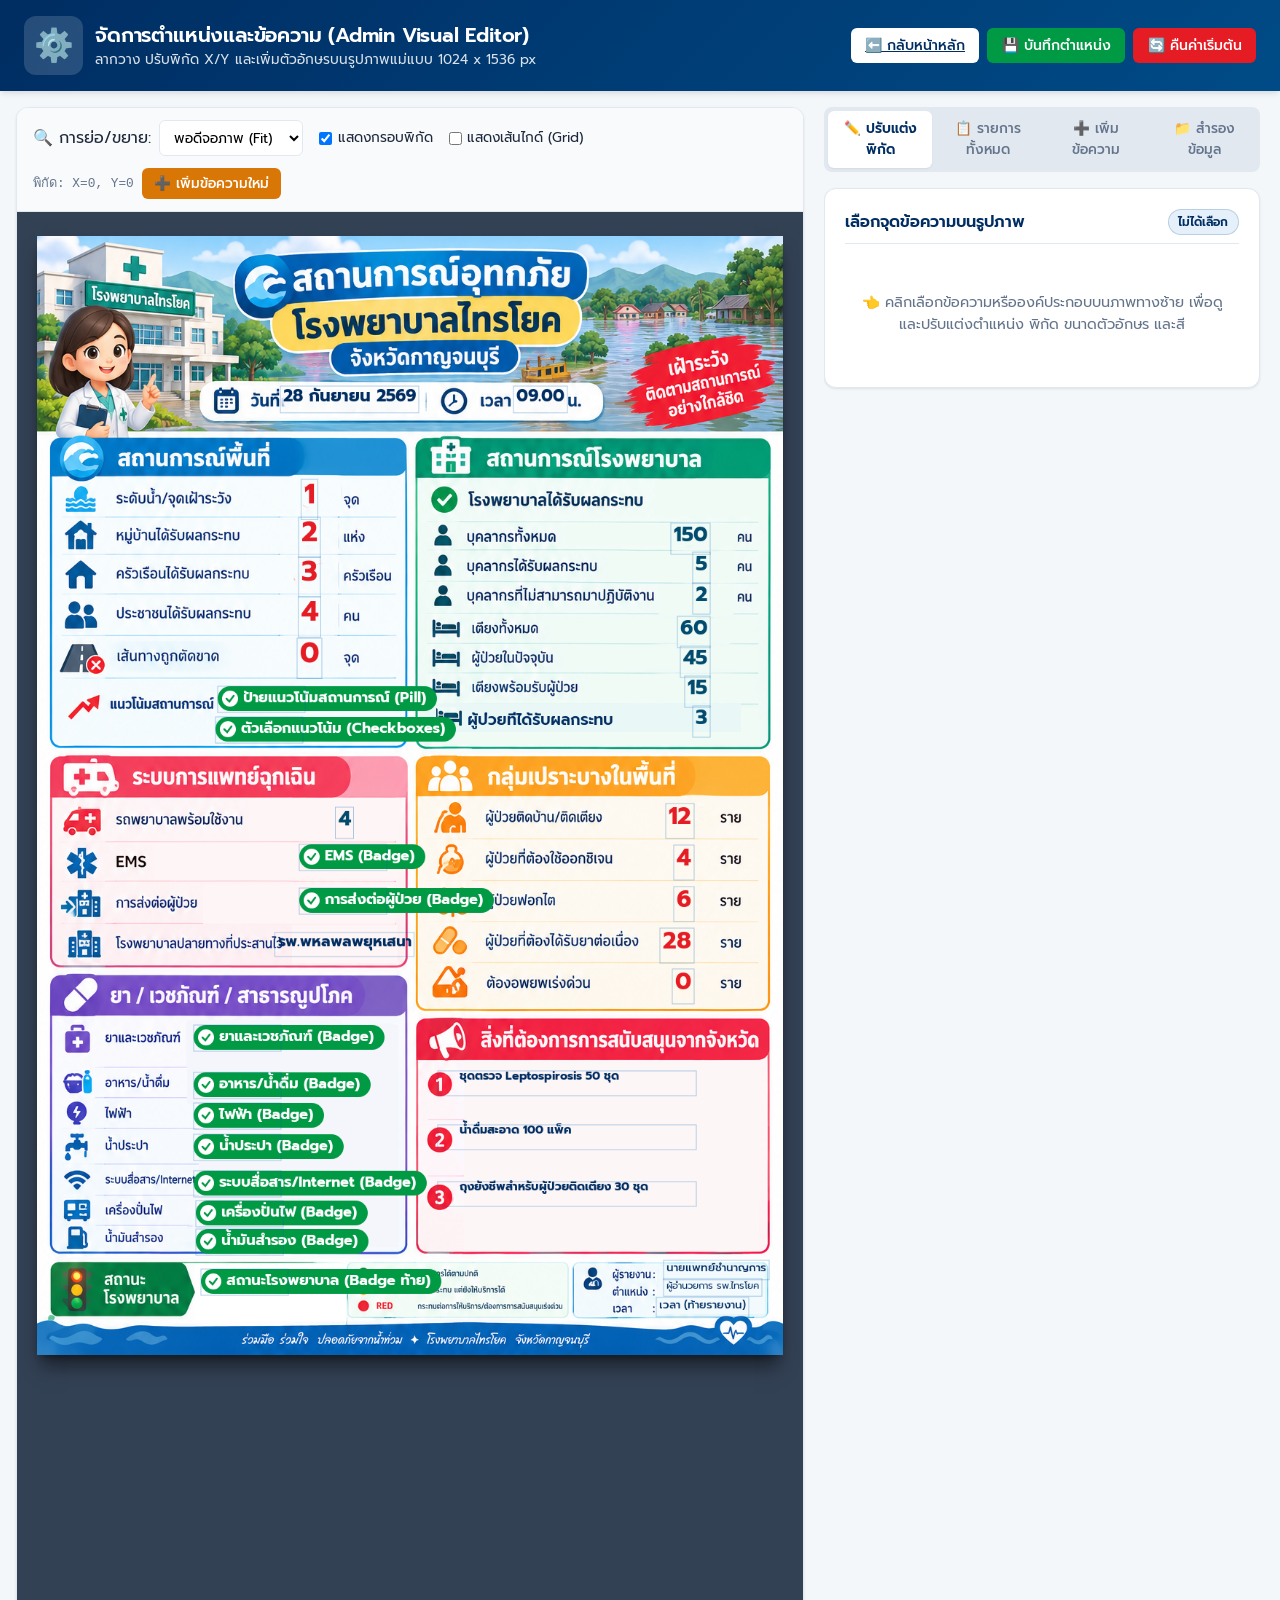
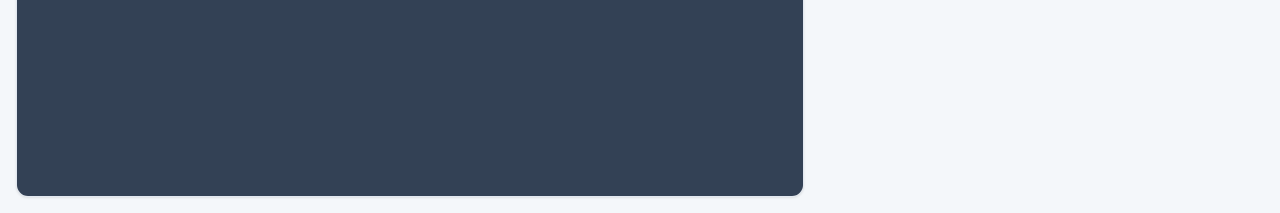
==== admin.html @ d3dc454d "Add files via upload" ====
<!DOCTYPE html>
<html lang="th">
<head>
  <meta charset="UTF-8">
  <meta name="viewport" content="width=device-width, initial-scale=1.0">
  <title>ระบบปรับแต่งตำแหน่งและข้อความ (Admin) - โรงพยาบาลไทรโยค</title>
  
  <!-- Google Fonts: Prompt -->
  <link rel="preconnect" href="https://fonts.googleapis.com">
  <link rel="preconnect" href="https://fonts.gstatic.com" crossorigin>
  <link href="https://fonts.googleapis.com/css2?family=Prompt:ital,wght@0,300;0,400;0,500;0,600;0,700;1,400&display=swap" rel="stylesheet">
  
  <!-- CSS Styles -->
  <link rel="stylesheet" href="style.css">
</head>
<body class="admin-body">

  <!-- Header -->
  <header class="app-header">
    <div class="header-container">
      <div class="brand">
        <div class="brand-icon">⚙️</div>
        <div class="brand-text">
          <h1>จัดการตำแหน่งและข้อความ (Admin Visual Editor)</h1>
          <p>ลากวาง ปรับพิกัด X/Y และเพิ่มตัวอักษรบนรูปภาพแม่แบบ 1024 x 1536 px</p>
        </div>
      </div>

      <div class="admin-header-actions">
        <a href="index.html" class="btn btn-light" title="กลับไปหน้าดูรายงานและบันทึกข้อมูล">
          ⬅️ กลับหน้าหลัก
        </a>
        <button id="btnSaveConfig" class="btn btn-success" title="บันทึกการจัดวางและข้อความทั้งหมดลงเครื่อง">
          💾 บันทึกตำแหน่ง
        </button>
        <button id="btnResetConfig" class="btn btn-danger" title="คืนค่าพิกัดทั้งหมดกลับเป็นค่ามาตรฐานเริ่มต้น">
          🔄 คืนค่าเริ่มต้น
        </button>
      </div>
    </div>
  </header>

  <!-- Admin Main Workspace -->
  <main class="admin-container">
    <!-- Left: Canvas Visual Stage -->
    <section class="admin-stage-card">
      <div class="admin-stage-toolbar">
        <div class="stage-tools-left">
          <label for="zoomSelect">🔍 การย่อ/ขยาย:</label>
          <select id="zoomSelect" class="zoom-select">
            <option value="fit" selected>พอดีจอภาพ (Fit)</option>
            <option value="0.5">50%</option>
            <option value="0.65">65%</option>
            <option value="0.75">75%</option>
            <option value="1.0">100% (ขนาดจริง)</option>
          </select>

          <label style="display:flex; align-items:center; gap:0.35rem; cursor:pointer; font-size:0.85rem; margin-left:0.5rem;">
            <input type="checkbox" id="chkShowBounds" checked> แสดงกรอบพิกัด
          </label>

          <label style="display:flex; align-items:center; gap:0.35rem; cursor:pointer; font-size:0.85rem; margin-left:0.5rem;">
            <input type="checkbox" id="chkShowGrid"> แสดงเส้นไกด์ (Grid)
          </label>
        </div>

        <div class="stage-tools-right">
          <span id="canvasHoverInfo" style="font-size:0.8rem; color:#64748b; font-family:monospace;">
            พิกัด: X=0, Y=0
          </span>
          <button id="btnQuickAddCustom" class="btn btn-warning" style="padding:0.3rem 0.75rem; font-size:0.85rem;">
            ➕ เพิ่มข้อความใหม่
          </button>
        </div>
      </div>

      <!-- Viewport with scroll -->
      <div class="admin-stage-viewport" id="viewport">
        <div class="canvas-pan-container" id="canvasContainer">
          <canvas id="adminCanvas" width="1024" height="1536"></canvas>
        </div>
      </div>
    </section>

    <!-- Right: Controls & Inspector Sidebar -->
    <aside class="admin-sidebar">
      <!-- Tabs -->
      <nav class="admin-tab-nav">
        <button class="admin-tab-btn active" data-tab="tab-inspector">✏️ ปรับแต่งพิกัด</button>
        <button class="admin-tab-btn" data-tab="tab-list">📋 รายการทั้งหมด</button>
        <button class="admin-tab-btn" data-tab="tab-add">➕ เพิ่มข้อความ</button>
        <button class="admin-tab-btn" data-tab="tab-backup">📁 สำรองข้อมูล</button>
      </nav>

      <!-- Tab 1: Inspector -->
      <div id="tab-inspector" class="admin-tab-content active">
        <div class="admin-card">
          <div class="admin-card-header">
            <div class="admin-card-title">
              <span id="inspectorTitle">เลือกจุดข้อความบนรูปภาพ</span>
            </div>
            <span id="inspectorCategory" class="selected-badge">ไม่ได้เลือก</span>
          </div>

          <div id="inspectorEmptyState" style="text-align:center; padding:2rem 1rem; color:var(--text-muted); font-size:0.9rem;">
            👈 คลิกเลือกข้อความหรือองค์ประกอบบนภาพทางซ้าย เพื่อดูและปรับแต่งตำแหน่ง พิกัด ขนาดตัวอักษร และสี
          </div>

          <div id="inspectorControls" style="display:none;">
            <!-- Custom Text Content (if custom) -->
            <div class="inspector-row" id="customTextContentRow" style="display:none;">
              <label for="inputCustomText">เนื้อหาข้อความ:</label>
              <textarea id="inputCustomText" class="input-control" rows="2" placeholder="พิมพ์ข้อความที่ต้องการ..."></textarea>
            </div>

            <!-- Sample text preview (if standard) -->
            <div class="inspector-row" id="standardSampleRow">
              <label for="inputSampleText">ตัวอย่างข้อความพรีวิว:</label>
              <input type="text" id="inputSampleText" class="input-control" placeholder="ข้อความตัวอย่างสำหรับทดสอบ">
            </div>

            <!-- X / Y Coordinates with Step Controls -->
            <div class="inspector-row">
              <label>พิกัดแกน X และ Y (พิกเซลจาก 1024 x 1536):</label>
              <div class="coord-group">
                <!-- X -->
                <div class="coord-box">
                  <div class="coord-header">
                    <span>ตำแหน่ง X (แนวนอน)</span>
                    <span id="xPercent" style="font-size:0.7rem; color:#94a3b8;">0%</span>
                  </div>
                  <div class="coord-input-row">
                    <button class="btn-step" data-coord="x" data-delta="-10">-10</button>
                    <button class="btn-step" data-coord="x" data-delta="-1">-1</button>
                    <input type="number" id="inputX" class="coord-num-input" min="0" max="1024">
                    <button class="btn-step" data-coord="x" data-delta="1">+1</button>
                    <button class="btn-step" data-coord="x" data-delta="10">+10</button>
                  </div>
                </div>

                <!-- Y -->
                <div class="coord-box">
                  <div class="coord-header">
                    <span>ตำแหน่ง Y (แนวตั้ง)</span>
                    <span id="yPercent" style="font-size:0.7rem; color:#94a3b8;">0%</span>
                  </div>
                  <div class="coord-input-row">
                    <button class="btn-step" data-coord="y" data-delta="-10">-10</button>
                    <button class="btn-step" data-coord="y" data-delta="-1">-1</button>
                    <input type="number" id="inputY" class="coord-num-input" min="0" max="1536">
                    <button class="btn-step" data-coord="y" data-delta="1">+1</button>
                    <button class="btn-step" data-coord="y" data-delta="10">+10</button>
                  </div>
                </div>
              </div>
              <div style="font-size:0.75rem; color:#64748b; margin-top:0.4rem;">
                💡 เคล็ดลับ: คุณสามารถใช้ปุ่มลูกศร ⬅️ ➡️ ⬆️ ⬇️ บนแป้นพิมพ์เพื่อขยับทีละ 1px (กด Shift ค้างไว้เพื่อขยับทีละ 10px)
              </div>
            </div>

            <!-- Font Size -->
            <div class="inspector-row">
              <label for="inputFontSize">ขนาดตัวอักษร (px):</label>
              <div style="display:flex; align-items:center; gap:0.5rem;">
                <button class="btn-step" id="btnFontMinus" style="padding:0.4rem 0.8rem;">-</button>
                <input type="number" id="inputFontSize" class="coord-num-input" style="width:100px;" min="8" max="120">
                <button class="btn-step" id="btnFontPlus" style="padding:0.4rem 0.8rem;">+</button>
                <input type="range" id="sliderFontSize" min="10" max="80" style="flex:1;">
              </div>
            </div>

            <!-- Text Align -->
            <div class="inspector-row">
              <label>การจัดแนวข้อความ (Alignment):</label>
              <div class="align-btn-group">
                <button class="toggle-btn" data-align="left" id="btnAlignLeft">👈 ชิดซ้าย</button>
                <button class="toggle-btn" data-align="center" id="btnAlignCenter">🎯 กึ่งกลาง</button>
                <button class="toggle-btn" data-align="right" id="btnAlignRight">👉 ชิดขวา</button>
              </div>
            </div>

            <!-- Font Weight -->
            <div class="inspector-row">
              <label>ความหนาตัวอักษร (Weight):</label>
              <div class="weight-btn-group">
                <button class="toggle-btn" data-weight="normal" id="btnWeightNormal">ปกติ (Regular)</button>
                <button class="toggle-btn" data-weight="500" id="btnWeightMedium">ปานกลาง (Medium)</button>
                <button class="toggle-btn" data-weight="bold" id="btnWeightBold">หนา (Bold)</button>
              </div>
            </div>

            <!-- Color Picker -->
            <div class="inspector-row">
              <label>สีตัวอักษร (Color):</label>
              <div class="color-picker-row">
                <input type="color" id="inputColorPicker" class="color-input-box" value="#002d62">
                <input type="text" id="inputColorHex" class="color-hex-text" value="#002d62">
              </div>
              <div class="color-palette">
                <button class="swatch-btn" style="background:#002d62;" data-color="#002d62" title="สีกรมท่าหลัก"></button>
                <button class="swatch-btn" style="background:#e51c24;" data-color="#e51c24" title="สีแดงเตือนภัย"></button>
                <button class="swatch-btn" style="background:#004b6e;" data-color="#004b6e" title="สีเขียวอมฟ้าโรงพยาบาล"></button>
                <button class="swatch-btn" style="background:#009944;" data-color="#009944" title="สีเขียวสถานะปกติ"></button>
                <button class="swatch-btn" style="background:#0066b2;" data-color="#0066b2" title="สีน้ำเงิน"></button>
                <button class="swatch-btn" style="background:#000000;" data-color="#000000" title="สีดำ"></button>
                <button class="swatch-btn" style="background:#ffffff; border:1px solid #cbd5e1;" data-color="#ffffff" title="สีขาว"></button>
              </div>
            </div>

            <!-- Visibility & Delete -->
            <div class="inspector-row" style="margin-top:1.25rem; pt:1rem; border-top:1px solid var(--border-color); display:flex; justify-content:space-between; align-items:center;">
              <label style="display:flex; align-items:center; gap:0.4rem; cursor:pointer; margin:0;">
                <input type="checkbox" id="chkVisible" checked> แสดงข้อความนี้บนรูปภาพ
              </label>

              <button id="btnDeleteCustom" class="btn btn-danger" style="display:none; padding:0.35rem 0.75rem; font-size:0.8rem;">
                🗑️ ลบข้อความนี้
              </button>
            </div>
          </div>
        </div>
      </div>

      <!-- Tab 2: Elements List -->
      <div id="tab-list" class="admin-tab-content">
        <div class="admin-card">
          <div class="admin-card-header">
            <div class="admin-card-title">📋 รายการองค์ประกอบทั้งหมด</div>
          </div>
          <div class="inspector-row">
            <input type="text" id="searchElements" class="input-control" placeholder="🔍 ค้นหาฟิลด์หรือข้อความ...">
          </div>
          <div class="elements-list-container" id="elementsTreeList">
            <!-- Dynamically populated -->
          </div>
        </div>
      </div>

      <!-- Tab 3: Add Custom Text -->
      <div id="tab-add" class="admin-tab-content">
        <div class="admin-card">
          <div class="admin-card-header">
            <div class="admin-card-title">➕ เพิ่มข้อความหรือตัวอักษรใหม่</div>
          </div>
          <p style="font-size:0.85rem; color:var(--text-muted); margin-bottom:1rem;">
            คุณสามารถเพิ่มข้อความ หมายเหตุ คำชี้แจง หรือตราสัญลักษณ์เพิ่มเติมลงบนรูปภาพได้ทุกตำแหน่ง
          </p>

          <div class="inspector-row">
            <label for="newTextContent">ข้อความที่ต้องการเพิ่ม:</label>
            <textarea id="newTextContent" class="input-control" rows="3" placeholder="ระบุข้อความ เช่น 'ศูนย์ประสานงานฉุกเฉิน โทร. 034-xxx'"></textarea>
          </div>

          <div class="inspector-row">
            <label>ตำแหน่งเริ่มต้น (X, Y):</label>
            <div class="coord-group">
              <input type="number" id="newTextX" class="coord-num-input" value="512" placeholder="X (0-1024)">
              <input type="number" id="newTextY" class="coord-num-input" value="768" placeholder="Y (0-1536)">
            </div>
          </div>

          <div class="inspector-row">
            <label for="newTextSize">ขนาดตัวอักษร (px):</label>
            <input type="number" id="newTextSize" class="coord-num-input" value="22">
          </div>

          <div class="inspector-row">
            <label>สีข้อความ:</label>
            <div class="color-picker-row">
              <input type="color" id="newTextColorPicker" class="color-input-box" value="#002d62">
              <input type="text" id="newTextColorHex" class="color-hex-text" value="#002d62">
            </div>
          </div>

          <div class="inspector-row" style="margin-top:1.5rem;">
            <button id="btnCreateCustomText" class="btn btn-primary" style="width:100%; justify-content:center; padding:0.65rem;">
              ✨ เพิ่มข้อความลงบนภาพ
            </button>
          </div>
        </div>
      </div>

      <!-- Tab 4: Backup & Import -->
      <div id="tab-backup" class="admin-tab-content">
        <div class="admin-card">
          <div class="admin-card-header">
            <div class="admin-card-title">💾 จัดการและสำรองข้อมูลการจัดวาง</div>
          </div>

          <div class="inspector-row">
            <button id="btnExportJSON" class="btn btn-secondary" style="width:100%; justify-content:center; margin-bottom:0.75rem;">
              📤 ดาวน์โหลดไฟล์พิกัด (water_report_layout.json)
            </button>
            <p style="font-size:0.8rem; color:var(--text-muted); margin-bottom:1rem;">
              ดาวน์โหลดการตั้งค่าพิกัดทั้งหมดเก็บไว้ในคอมพิวเตอร์ของคุณเพื่อนำไปใช้กับเครื่องอื่นหรือสำรองไว้
            </p>
          </div>

          <div class="inspector-row" style="border-top:1px solid var(--border-color); pt:1rem;">
            <label for="fileImportJSON">📥 นำเข้าไฟล์พิกัด (.json):</label>
            <input type="file" id="fileImportJSON" accept=".json" style="width:100%; margin-top:0.35rem; font-size:0.85rem;">
            <p style="font-size:0.8rem; color:var(--text-muted); margin-top:0.4rem;">
              เลือกไฟล์ JSON ที่เคยส่งออกเพื่อกู้คืนตำแหน่งและการตั้งค่า
            </p>
          </div>

          <div class="inspector-row" style="border-top:1px solid var(--border-color); pt:1rem;">
            <label>JSON การจัดวางปัจจุบัน:</label>
            <textarea id="layoutRawJson" class="input-control" rows="8" style="font-family:monospace; font-size:0.75rem;" readonly></textarea>
          </div>
        </div>
      </div>
    </aside>
  </main>

  <!-- Toast Notification -->
  <div id="toast"></div>

  <!-- Scripts -->
  <script src="layout_default.js"></script>
  <script src="assets.js"></script>
  <script src="admin.js"></script>
</body>
</html>
---- style.css ----
:root {
  --primary-color: #004b87;
  --primary-dark: #002d62;
  --primary-light: #e6f0fa;
  --accent-blue: #0088cc;
  --success-green: #009944;
  --warning-yellow: #f5a623;
  --danger-red: #e51c24;
  --bg-color: #f4f7fa;
  --card-bg: #ffffff;
  --text-main: #1e293b;
  --text-muted: #64748b;
  --border-color: #e2e8f0;
  --shadow-sm: 0 1px 3px rgba(0,0,0,0.06), 0 1px 2px rgba(0,0,0,0.04);
  --shadow-md: 0 4px 6px -1px rgba(0,0,0,0.08), 0 2px 4px -1px rgba(0,0,0,0.05);
  --shadow-lg: 0 10px 15px -3px rgba(0,0,0,0.08), 0 4px 6px -2px rgba(0,0,0,0.04);
}

* {
  box-sizing: border-box;
  margin: 0;
  padding: 0;
}

body {
  font-family: 'Prompt', -apple-system, BlinkMacSystemFont, 'Segoe UI', Roboto, sans-serif;
  background-color: var(--bg-color);
  color: var(--text-main);
  line-height: 1.5;
  min-height: 100vh;
  display: flex;
  flex-direction: column;
}

/* Header */
.app-header {
  background: linear-gradient(135deg, var(--primary-dark) 0%, var(--primary-color) 100%);
  color: #ffffff;
  padding: 1rem 1.5rem;
  box-shadow: var(--shadow-md);
  position: sticky;
  top: 0;
  z-index: 50;
}

.header-container {
  max-width: 1440px;
  margin: 0 auto;
  display: flex;
  flex-wrap: wrap;
  align-items: center;
  justify-content: space-between;
  gap: 1rem;
}

.brand {
  display: flex;
  align-items: center;
  gap: 0.75rem;
}

.brand-icon {
  font-size: 2rem;
  background: rgba(255, 255, 255, 0.15);
  padding: 0.35rem 0.6rem;
  border-radius: 12px;
}

.brand-text h1 {
  font-size: 1.25rem;
  font-weight: 600;
  letter-spacing: -0.01em;
}

.brand-text p {
  font-size: 0.85rem;
  opacity: 0.85;
}

/* Toolbar */
.toolbar {
  display: flex;
  flex-wrap: wrap;
  align-items: center;
  gap: 0.75rem;
}

.date-selector-wrapper {
  display: flex;
  align-items: center;
  gap: 0.5rem;
  background: rgba(255, 255, 255, 0.12);
  padding: 0.35rem 0.75rem;
  border-radius: 8px;
  border: 1px solid rgba(255, 255, 255, 0.2);
}

.date-selector-wrapper label {
  font-size: 0.85rem;
  font-weight: 500;
}

.date-select {
  background: #ffffff;
  color: var(--primary-dark);
  font-family: 'Prompt', sans-serif;
  font-size: 0.9rem;
  font-weight: 500;
  padding: 0.35rem 0.75rem;
  border: none;
  border-radius: 6px;
  cursor: pointer;
  outline: none;
}

.btn {
  font-family: 'Prompt', sans-serif;
  font-size: 0.875rem;
  font-weight: 500;
  padding: 0.45rem 0.9rem;
  border-radius: 6px;
  border: none;
  cursor: pointer;
  display: inline-flex;
  align-items: center;
  gap: 0.4rem;
  transition: all 0.15s ease-in-out;
}

.btn:active {
  transform: scale(0.97);
}

.btn-primary {
  background: var(--accent-blue);
  color: #ffffff;
}

.btn-primary:hover {
  background: #0077b3;
}

.btn-success {
  background: var(--success-green);
  color: #ffffff;
}

.btn-success:hover {
  background: #008039;
}

.btn-light {
  background: #ffffff;
  color: var(--primary-dark);
}

.btn-light:hover {
  background: #f1f5f9;
}

/* Layout */
.app-container {
  max-width: 1440px;
  margin: 1.5rem auto;
  padding: 0 1rem;
  flex: 1;
  display: grid;
  grid-template-columns: minmax(420px, 1fr) minmax(360px, 480px);
  gap: 1.5rem;
  align-items: start;
}

@media (max-width: 1024px) {
  .app-container {
    grid-template-columns: 1fr;
  }
}

/* Infographic Preview Card */
.preview-card {
  background: var(--card-bg);
  border-radius: 12px;
  box-shadow: var(--shadow-md);
  border: 1px solid var(--border-color);
  padding: 1.25rem;
  display: flex;
  flex-direction: column;
  gap: 1rem;
}

.preview-header {
  display: flex;
  align-items: center;
  justify-content: space-between;
  border-bottom: 1px solid var(--border-color);
  padding-bottom: 0.75rem;
}

.preview-title {
  font-size: 1.1rem;
  font-weight: 600;
  color: var(--primary-dark);
  display: flex;
  align-items: center;
  gap: 0.5rem;
}

.canvas-wrapper {
  background: #e2e8f0;
  border-radius: 8px;
  padding: 0.5rem;
  display: flex;
  justify-content: center;
  align-items: center;
  overflow: hidden;
  box-shadow: inset 0 2px 4px rgba(0,0,0,0.05);
}

#reportCanvas {
  max-width: 100%;
  height: auto;
  border-radius: 6px;
  box-shadow: var(--shadow-sm);
  display: block;
}

/* Sidebar / Data Form */
.form-card {
  background: var(--card-bg);
  border-radius: 12px;
  box-shadow: var(--shadow-md);
  border: 1px solid var(--border-color);
  display: flex;
  flex-direction: column;
  max-height: calc(100vh - 120px);
}

.form-header {
  padding: 1rem 1.25rem;
  border-bottom: 1px solid var(--border-color);
  display: flex;
  align-items: center;
  justify-content: space-between;
}

.form-title {
  font-size: 1.05rem;
  font-weight: 600;
  color: var(--primary-dark);
}

.form-body {
  padding: 1rem 1.25rem;
  overflow-y: auto;
  display: flex;
  flex-direction: column;
  gap: 1.25rem;
}

.form-section {
  border: 1px solid var(--border-color);
  border-radius: 8px;
  padding: 0.85rem;
  background: #fafbfc;
}

.section-title {
  font-size: 0.92rem;
  font-weight: 600;
  color: var(--primary-color);
  margin-bottom: 0.65rem;
  display: flex;
  align-items: center;
  gap: 0.35rem;
}

.form-grid {
  display: grid;
  grid-template-columns: repeat(2, 1fr);
  gap: 0.6rem;
}

.form-grid-full {
  grid-column: span 2;
}

.input-group {
  display: flex;
  flex-direction: column;
  gap: 0.25rem;
}

.input-group label {
  font-size: 0.8rem;
  font-weight: 500;
  color: var(--text-muted);
}

.input-control {
  font-family: 'Prompt', sans-serif;
  font-size: 0.85rem;
  padding: 0.4rem 0.6rem;
  border: 1px solid var(--border-color);
  border-radius: 6px;
  outline: none;
  background: #ffffff;
  color: var(--text-main);
  transition: border-color 0.15s ease;
}

.input-control:focus {
  border-color: var(--accent-blue);
  box-shadow: 0 0 0 2px rgba(0, 136, 204, 0.15);
}

textarea.input-control {
  resize: vertical;
  min-height: 52px;
}

/* Loading & Status Badge */
.status-pill-badge {
  display: inline-flex;
  align-items: center;
  gap: 0.3rem;
  font-size: 0.75rem;
  font-weight: 600;
  padding: 0.2rem 0.6rem;
  border-radius: 20px;
}

.status-pill-badge.green {
  background: #e6f7ec;
  color: var(--success-green);
}

.status-pill-badge.yellow {
  background: #fff8e6;
  color: #d97706;
}

.status-pill-badge.red {
  background: #fee2e2;
  color: var(--danger-red);
}

/* Toast Notification */
#toast {
  position: fixed;
  bottom: 2rem;
  right: 2rem;
  background: #1e293b;
  color: #ffffff;
  padding: 0.75rem 1.25rem;
  border-radius: 8px;
  box-shadow: var(--shadow-lg);
  font-size: 0.9rem;
  opacity: 0;
  transform: translateY(10px);
  transition: all 0.25s ease;
  pointer-events: none;
  z-index: 9999;
}

#toast.show {
  opacity: 1;
  transform: translateY(0);
}

/* ==============================================================
   PRINT STYLES: Perfect A4 Infographic Output
   ============================================================== */
@media print {
  @page {
    size: A4 portrait;
    margin: 0;
  }

  body {
    background: #ffffff !important;
    padding: 0 !important;
    margin: 0 !important;
  }

  .app-header,
  .form-card,
  .preview-header,
  .no-print,
  #toast {
    display: none !important;
  }

  .app-container {
    display: block !important;
    max-width: 100% !important;
    padding: 0 !important;
    margin: 0 !important;
  }

  .preview-card {
    border: none !important;
    box-shadow: none !important;
    padding: 0 !important;
    margin: 0 !important;
  }

  .canvas-wrapper {
    background: transparent !important;
    box-shadow: none !important;
    padding: 0 !important;
    margin: 0 !important;
    width: 100vw !important;
    height: 100vh !important;
    display: flex !important;
    justify-content: center !important;
    align-items: center !important;
  }

  #reportCanvas {
    max-width: 100% !important;
    max-height: 100vh !important;
    width: auto !important;
    height: auto !important;
    box-shadow: none !important;
    border-radius: 0 !important;
    object-fit: contain !important;
  }
}

/* -------------------------------------------------------------
   Button Styles Extension
   ------------------------------------------------------------- */
.btn-warning {
  background: #d97706;
  color: #ffffff;
}

.btn-warning:hover {
  background: #b45309;
}

.btn-secondary {
  background: #475569;
  color: #ffffff;
}

.btn-secondary:hover {
  background: #334155;
}

.btn-danger {
  background: var(--danger-red);
  color: #ffffff;
}

.btn-danger:hover {
  background: #b91c1c;
}

/* -------------------------------------------------------------
   Admin Visual Editor Styles
   ------------------------------------------------------------- */
.admin-header-actions {
  display: flex;
  align-items: center;
  gap: 0.5rem;
  flex-wrap: wrap;
}

.admin-container {
  display: flex;
  gap: 1.25rem;
  max-width: 1600px;
  width: 100%;
  margin: 1rem auto;
  padding: 0 1rem;
  flex: 1;
  min-height: calc(100vh - 120px);
}

/* Left Canvas Stage */
.admin-stage-card {
  flex: 1;
  min-width: 0;
  background: var(--card-bg);
  border-radius: 12px;
  box-shadow: var(--shadow-sm);
  border: 1px solid var(--border-color);
  display: flex;
  flex-direction: column;
  overflow: hidden;
}

.admin-stage-toolbar {
  padding: 0.75rem 1rem;
  background: #f8fafc;
  border-bottom: 1px solid var(--border-color);
  display: flex;
  align-items: center;
  justify-content: space-between;
  flex-wrap: wrap;
  gap: 0.75rem;
}

.stage-tools-left, .stage-tools-right {
  display: flex;
  align-items: center;
  gap: 0.5rem;
  flex-wrap: wrap;
}

.zoom-select {
  padding: 0.35rem 0.6rem;
  font-family: 'Prompt', sans-serif;
  font-size: 0.85rem;
  border: 1px solid var(--border-color);
  border-radius: 6px;
  background: #fff;
  cursor: pointer;
}

.admin-stage-viewport {
  flex: 1;
  background: #334155;
  overflow: auto;
  position: relative;
  display: flex;
  justify-content: center;
  align-items: flex-start;
  padding: 1.5rem;
}

.canvas-pan-container {
  position: relative;
  display: inline-block;
  box-shadow: 0 20px 25px -5px rgba(0, 0, 0, 0.5), 0 8px 10px -6px rgba(0, 0, 0, 0.4);
  background: #fff;
  border-radius: 4px;
  transform-origin: top center;
  user-select: none;
}

#adminCanvas {
  display: block;
  cursor: default;
}

#adminCanvas.dragging {
  cursor: move;
}

/* Right Control & Inspector Sidebar */
.admin-sidebar {
  width: 440px;
  flex-shrink: 0;
  display: flex;
  flex-direction: column;
  gap: 1rem;
  max-height: calc(100vh - 120px);
  overflow-y: auto;
  padding-right: 0.25rem;
}

.admin-tab-nav {
  display: flex;
  background: #e2e8f0;
  border-radius: 8px;
  padding: 0.25rem;
  gap: 0.25rem;
}

.admin-tab-btn {
  flex: 1;
  text-align: center;
  padding: 0.45rem 0.5rem;
  font-family: 'Prompt', sans-serif;
  font-size: 0.85rem;
  font-weight: 500;
  color: var(--text-muted);
  background: transparent;
  border: none;
  border-radius: 6px;
  cursor: pointer;
  transition: all 0.15s ease;
}

.admin-tab-btn.active {
  background: #fff;
  color: var(--primary-dark);
  box-shadow: 0 1px 2px rgba(0,0,0,0.06);
  font-weight: 600;
}

.admin-tab-content {
  display: none;
  flex-direction: column;
  gap: 1rem;
}

.admin-tab-content.active {
  display: flex;
}

.admin-card {
  background: var(--card-bg);
  border-radius: 12px;
  box-shadow: var(--shadow-sm);
  border: 1px solid var(--border-color);
  padding: 1.25rem;
}

.admin-card-header {
  display: flex;
  align-items: center;
  justify-content: space-between;
  margin-bottom: 1rem;
  padding-bottom: 0.5rem;
  border-bottom: 1px solid var(--border-color);
}

.admin-card-title {
  font-size: 1rem;
  font-weight: 600;
  color: var(--primary-dark);
  display: flex;
  align-items: center;
  gap: 0.4rem;
}

.selected-badge {
  background: var(--primary-light);
  color: var(--primary-dark);
  font-size: 0.75rem;
  font-weight: 600;
  padding: 0.2rem 0.6rem;
  border-radius: 9999px;
  border: 1px solid rgba(0, 75, 135, 0.2);
}

/* Inspector Controls */
.inspector-row {
  margin-bottom: 0.85rem;
}

.inspector-row label {
  display: block;
  font-size: 0.8rem;
  font-weight: 600;
  color: var(--text-muted);
  margin-bottom: 0.3rem;
}

.coord-group {
  display: grid;
  grid-template-columns: 1fr 1fr;
  gap: 0.75rem;
}

.coord-box {
  background: #f8fafc;
  border: 1px solid var(--border-color);
  border-radius: 8px;
  padding: 0.5rem;
}

.coord-header {
  display: flex;
  align-items: center;
  justify-content: space-between;
  margin-bottom: 0.35rem;
  font-size: 0.75rem;
  font-weight: 600;
  color: var(--text-muted);
}

.coord-input-row {
  display: flex;
  align-items: center;
  gap: 0.3rem;
}

.coord-num-input {
  width: 100%;
  padding: 0.35rem;
  font-family: 'Prompt', monospace;
  font-size: 1rem;
  font-weight: 600;
  color: var(--primary-dark);
  border: 1px solid var(--border-color);
  border-radius: 6px;
  text-align: center;
}

.btn-step {
  padding: 0.2rem 0.45rem;
  font-size: 0.75rem;
  font-weight: 600;
  background: #e2e8f0;
  border: 1px solid #cbd5e1;
  border-radius: 4px;
  cursor: pointer;
  color: var(--text-main);
  transition: all 0.1s;
}

.btn-step:hover {
  background: #cbd5e1;
}

/* Style controllers */
.color-picker-row {
  display: flex;
  align-items: center;
  gap: 0.5rem;
}

.color-input-box {
  width: 42px;
  height: 36px;
  padding: 0;
  border: 1px solid var(--border-color);
  border-radius: 6px;
  cursor: pointer;
}

.color-hex-text {
  flex: 1;
  font-family: monospace;
  font-size: 0.9rem;
  padding: 0.35rem 0.5rem;
  border: 1px solid var(--border-color);
  border-radius: 6px;
}

.color-palette {
  display: flex;
  gap: 0.3rem;
  margin-top: 0.4rem;
}

.swatch-btn {
  width: 22px;
  height: 22px;
  border-radius: 4px;
  border: 1px solid rgba(0,0,0,0.2);
  cursor: pointer;
  transition: transform 0.1s;
}

.swatch-btn:hover {
  transform: scale(1.15);
}

.align-btn-group, .weight-btn-group {
  display: flex;
  border: 1px solid var(--border-color);
  border-radius: 6px;
  overflow: hidden;
}

.toggle-btn {
  flex: 1;
  padding: 0.35rem 0.5rem;
  font-family: 'Prompt', sans-serif;
  font-size: 0.8rem;
  background: #fff;
  border: none;
  border-right: 1px solid var(--border-color);
  cursor: pointer;
  color: var(--text-main);
  transition: all 0.1s;
  text-align: center;
}

.toggle-btn:last-child {
  border-right: none;
}

.toggle-btn.active {
  background: var(--primary-light);
  color: var(--primary-dark);
  font-weight: 600;
}

/* Elements Tree List */
.elements-list-container {
  max-height: 520px;
  overflow-y: auto;
  display: flex;
  flex-direction: column;
  gap: 0.5rem;
  padding-right: 0.25rem;
}

.category-group {
  border: 1px solid var(--border-color);
  border-radius: 8px;
  overflow: hidden;
  background: #fff;
}

.category-title {
  padding: 0.4rem 0.75rem;
  background: #f1f5f9;
  font-size: 0.8rem;
  font-weight: 600;
  color: var(--primary-dark);
  border-bottom: 1px solid var(--border-color);
}

.element-item-row {
  display: flex;
  align-items: center;
  justify-content: space-between;
  padding: 0.4rem 0.75rem;
  border-bottom: 1px solid #f1f5f9;
  cursor: pointer;
  transition: background 0.1s;
}

.element-item-row:last-child {
  border-bottom: none;
}

.element-item-row:hover {
  background: #f8fafc;
}

.element-item-row.active {
  background: var(--primary-light);
  font-weight: 600;
}

.element-item-label {
  font-size: 0.85rem;
  color: var(--text-main);
  display: flex;
  align-items: center;
  gap: 0.4rem;
}

.element-item-coords {
  font-family: monospace;
  font-size: 0.75rem;
  color: var(--text-muted);
  background: #e2e8f0;
  padding: 0.15rem 0.4rem;
  border-radius: 4px;
}

.eye-btn {
  background: transparent;
  border: none;
  cursor: pointer;
  font-size: 0.85rem;
  opacity: 0.6;
}

.eye-btn:hover {
  opacity: 1;
}

/* Custom Text item in list */
.custom-item-badge {
  background: #fef3c7;
  color: #92400e;
  font-size: 0.65rem;
  font-weight: 700;
  padding: 0.1rem 0.35rem;
  border-radius: 4px;
}

/* Responsive */
@media (max-width: 1200px) {
  .admin-container {
    flex-direction: column;
  }
  .admin-sidebar {
    width: 100%;
  }
}
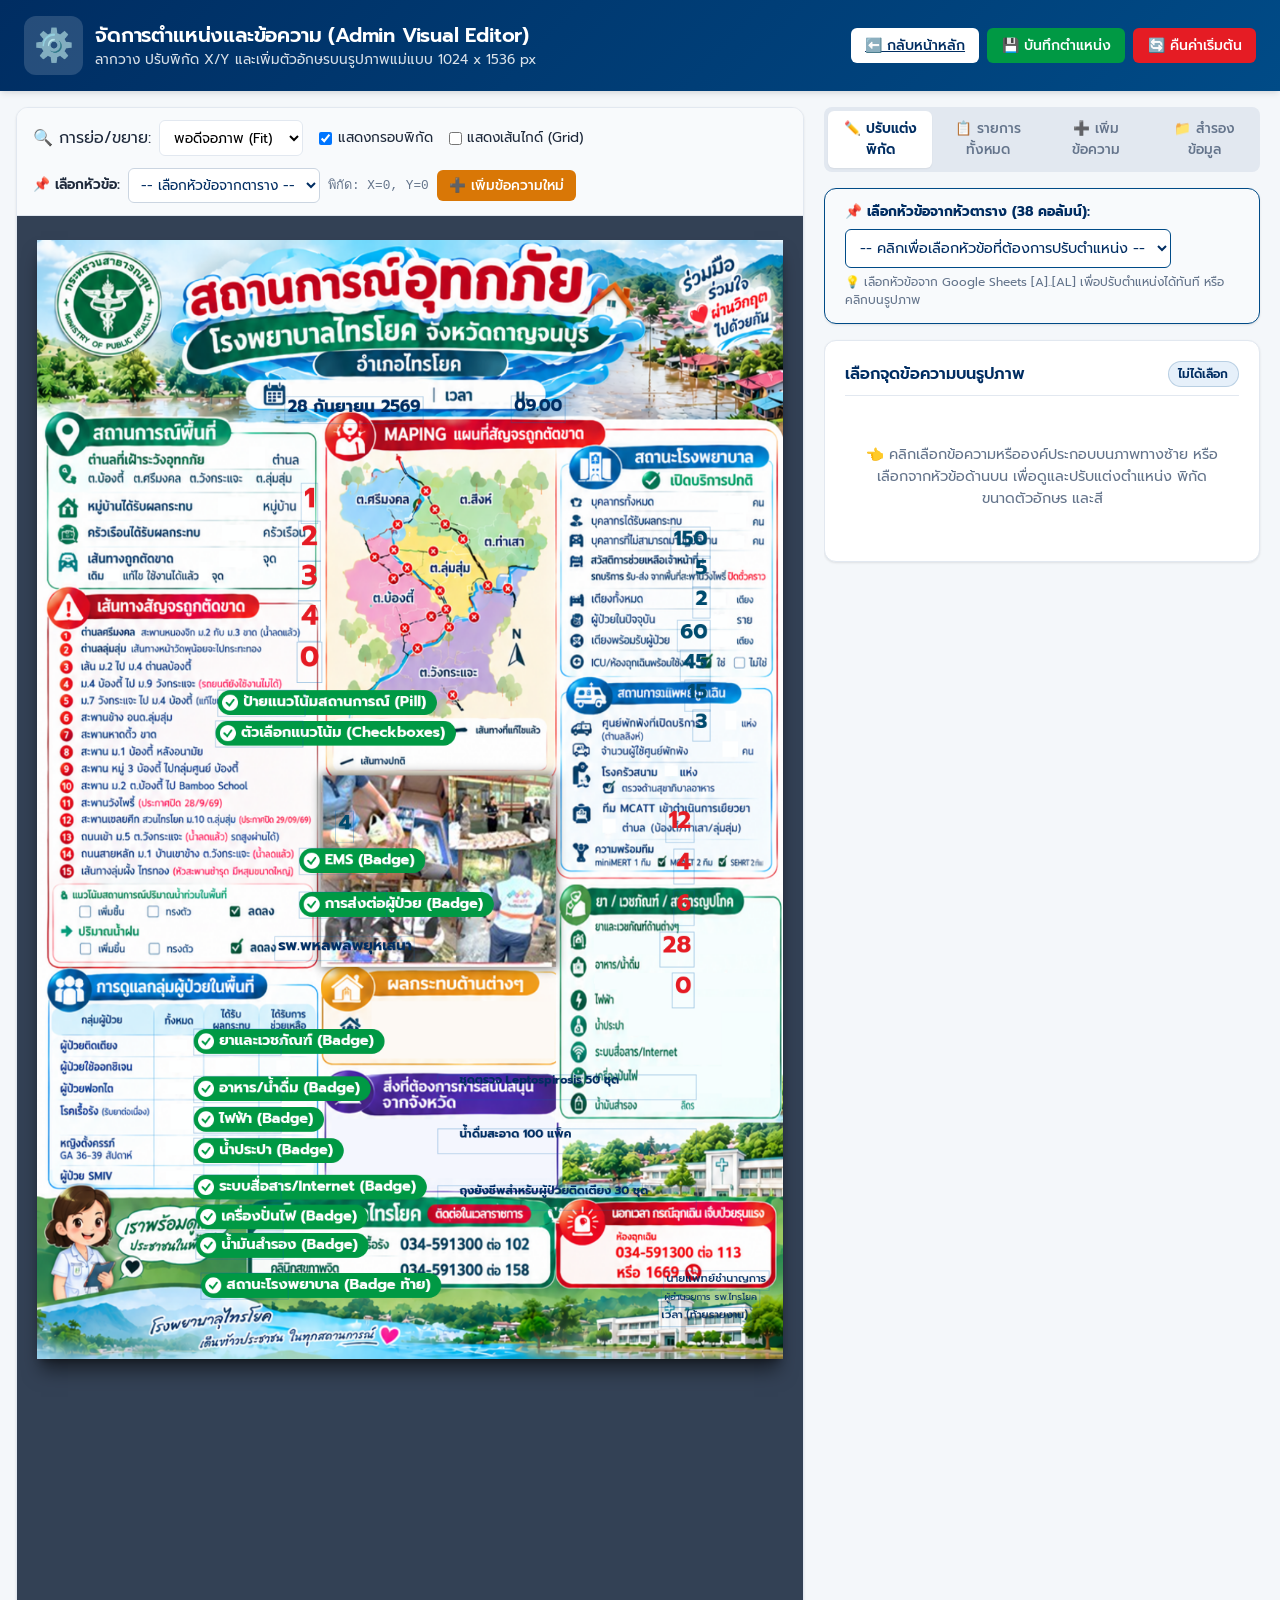
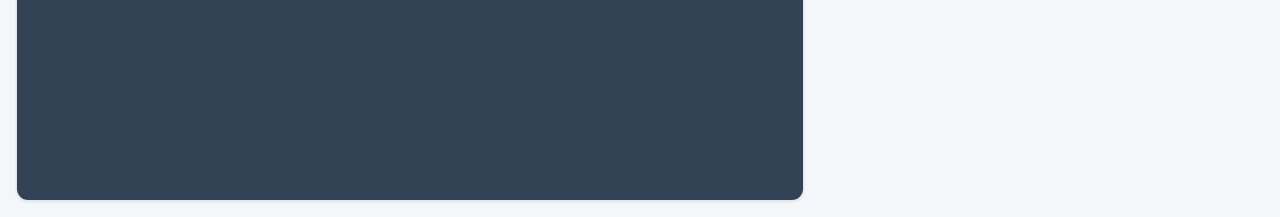
==== commit bbb1f6b7: "Add files via upload" ====
--- a/admin.html
+++ b/admin.html
@@ -65,6 +65,13 @@
         </div>
 
         <div class="stage-tools-right">
+          <label for="stageColumnSelect" style="font-weight:600; font-size:0.85rem; display:flex; align-items:center; gap:0.3rem; margin:0;">
+            📌 เลือกหัวข้อ:
+          </label>
+          <select id="stageColumnSelect" class="stage-select font-bold" style="max-width:240px; padding:0.3rem 0.5rem; border-radius:6px; border:1px solid #cbd5e1; font-family:'Prompt',sans-serif; font-size:0.85rem; background:#fff; color:#002d62;">
+            <option value="">-- เลือกหัวข้อจากตาราง --</option>
+          </select>
+
           <span id="canvasHoverInfo" style="font-size:0.8rem; color:#64748b; font-family:monospace;">
             พิกัด: X=0, Y=0
           </span>
@@ -94,6 +101,19 @@
 
       <!-- Tab 1: Inspector -->
       <div id="tab-inspector" class="admin-tab-content active">
+        <!-- Quick Select by Table Column Header (38 Columns) -->
+        <div class="admin-card" style="padding:0.85rem 1.25rem; background:#f8fafc; border:1.5px solid #004b87;">
+          <label for="columnHeaderSelect" style="font-size:0.85rem; font-weight:700; color:#002d62; display:flex; align-items:center; gap:0.4rem; margin-bottom:0.4rem;">
+            📌 เลือกหัวข้อจากหัวตาราง (38 คอลัมน์):
+          </label>
+          <select id="columnHeaderSelect" class="input-control font-bold" style="font-size:0.9rem; background:#ffffff; border-color:#004b87; color:#002d62;">
+            <option value="">-- คลิกเพื่อเลือกหัวข้อที่ต้องการปรับตำแหน่ง --</option>
+          </select>
+          <div style="font-size:0.75rem; color:#64748b; margin-top:0.35rem;">
+            💡 เลือกหัวข้อจาก Google Sheets [A]..[AL] เพื่อปรับตำแหน่งได้ทันที หรือคลิกบนรูปภาพ
+          </div>
+        </div>
+
         <div class="admin-card">
           <div class="admin-card-header">
             <div class="admin-card-title">
@@ -103,7 +123,7 @@
           </div>
 
           <div id="inspectorEmptyState" style="text-align:center; padding:2rem 1rem; color:var(--text-muted); font-size:0.9rem;">
-            👈 คลิกเลือกข้อความหรือองค์ประกอบบนภาพทางซ้าย เพื่อดูและปรับแต่งตำแหน่ง พิกัด ขนาดตัวอักษร และสี
+            👈 คลิกเลือกข้อความหรือองค์ประกอบบนภาพทางซ้าย หรือเลือกจากหัวข้อด้านบน เพื่อดูและปรับแต่งตำแหน่ง พิกัด ขนาดตัวอักษร และสี
           </div>
 
           <div id="inspectorControls" style="display:none;">
@@ -226,9 +246,18 @@
         <div class="admin-card">
           <div class="admin-card-header">
             <div class="admin-card-title">📋 รายการองค์ประกอบทั้งหมด</div>
-          </div>
-          <div class="inspector-row">
-            <input type="text" id="searchElements" class="input-control" placeholder="🔍 ค้นหาฟิลด์หรือข้อความ...">
+            <span id="treeTotalCount" style="font-size:0.75rem; font-weight:600; color:#0369a1; background:#e0f2fe; padding:0.2rem 0.5rem; border-radius:9999px;">
+              38 คอลัมน์ + องค์ประกอบ
+            </span>
+          </div>
+          <div style="display:flex; justify-content:space-between; align-items:center; margin-bottom:0.6rem; gap:0.5rem;">
+            <div style="flex:1;">
+              <input type="text" id="searchElements" class="input-control" placeholder="🔍 ค้นหาฟิลด์, คอลัมน์ [A]..[AL] หรือข้อความ...">
+            </div>
+            <div style="display:flex; gap:0.35rem; flex-shrink:0;">
+              <button id="btnExpandAll" class="btn btn-light" style="padding:0.3rem 0.5rem; font-size:0.75rem;" title="ขยายทุกกลุ่ม">📂 ขยาย</button>
+              <button id="btnCollapseAll" class="btn btn-light" style="padding:0.3rem 0.5rem; font-size:0.75rem;" title="ย่อทุกกลุ่ม">📁 ย่อ</button>
+            </div>
           </div>
           <div class="elements-list-container" id="elementsTreeList">
             <!-- Dynamically populated -->
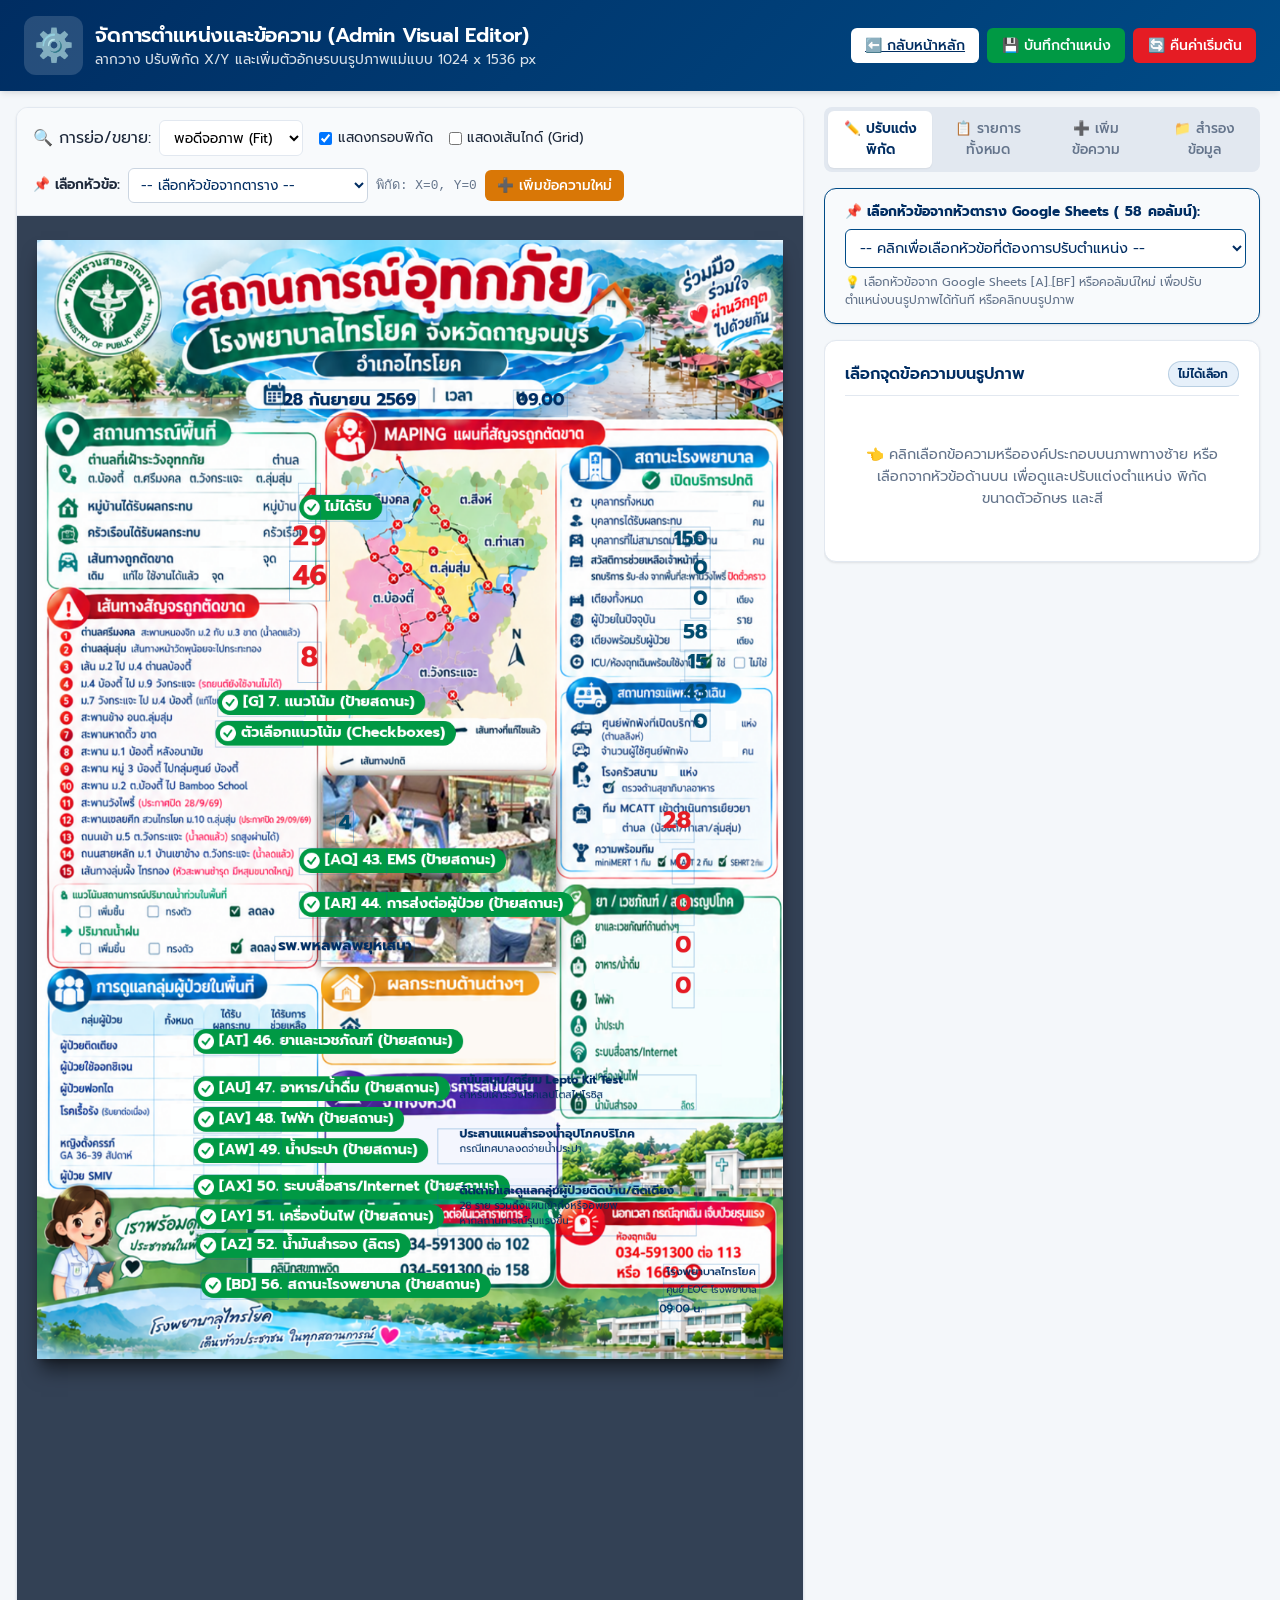
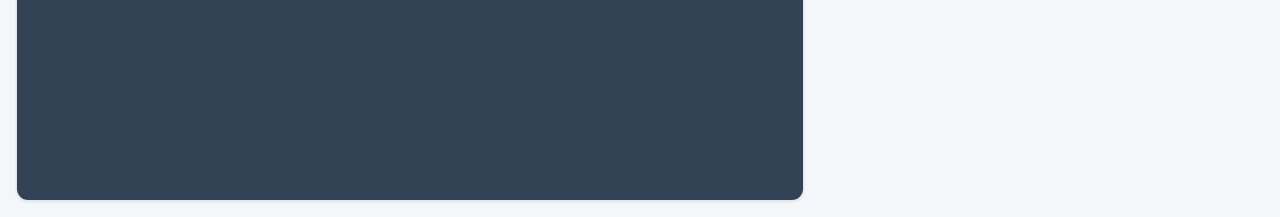
==== commit 96d99e46: "Add files via upload" ====
--- a/admin.html
+++ b/admin.html
@@ -101,16 +101,16 @@
 
       <!-- Tab 1: Inspector -->
       <div id="tab-inspector" class="admin-tab-content active">
-        <!-- Quick Select by Table Column Header (38 Columns) -->
+        <!-- Quick Select by Table Column Header (Dynamic Columns) -->
         <div class="admin-card" style="padding:0.85rem 1.25rem; background:#f8fafc; border:1.5px solid #004b87;">
           <label for="columnHeaderSelect" style="font-size:0.85rem; font-weight:700; color:#002d62; display:flex; align-items:center; gap:0.4rem; margin-bottom:0.4rem;">
-            📌 เลือกหัวข้อจากหัวตาราง (38 คอลัมน์):
+            📌 เลือกหัวข้อจากหัวตาราง Google Sheets (<span id="headerColCountBadge">58</span> คอลัมน์):
           </label>
           <select id="columnHeaderSelect" class="input-control font-bold" style="font-size:0.9rem; background:#ffffff; border-color:#004b87; color:#002d62;">
             <option value="">-- คลิกเพื่อเลือกหัวข้อที่ต้องการปรับตำแหน่ง --</option>
           </select>
           <div style="font-size:0.75rem; color:#64748b; margin-top:0.35rem;">
-            💡 เลือกหัวข้อจาก Google Sheets [A]..[AL] เพื่อปรับตำแหน่งได้ทันที หรือคลิกบนรูปภาพ
+            💡 เลือกหัวข้อจาก Google Sheets [A]..[BF] หรือคอลัมน์ใหม่ เพื่อปรับตำแหน่งบนรูปภาพได้ทันที หรือคลิกบนรูปภาพ
           </div>
         </div>
 
--- a/style.css
+++ b/style.css
@@ -784,7 +784,7 @@
 
 /* Elements Tree List */
 .elements-list-container {
-  max-height: 520px;
+  max-height: calc(100vh - 220px);
   overflow-y: auto;
   display: flex;
   flex-direction: column;
@@ -797,15 +797,56 @@
   border-radius: 8px;
   overflow: hidden;
   background: #fff;
+  transition: all 0.15s ease;
 }
 
 .category-title {
-  padding: 0.4rem 0.75rem;
+  padding: 0.45rem 0.75rem;
   background: #f1f5f9;
-  font-size: 0.8rem;
+  font-size: 0.82rem;
   font-weight: 600;
   color: var(--primary-dark);
   border-bottom: 1px solid var(--border-color);
+  cursor: pointer;
+  user-select: none;
+  display: flex;
+  align-items: center;
+  justify-content: space-between;
+  transition: background 0.15s ease;
+}
+
+.category-title:hover {
+  background: #e2e8f0;
+}
+
+.category-title .cat-arrow {
+  display: inline-block;
+  font-size: 0.75rem;
+  transition: transform 0.2s ease;
+  color: #64748b;
+}
+
+.category-title.collapsed .cat-arrow {
+  transform: rotate(-90deg);
+}
+
+.category-items {
+  display: block;
+}
+
+.category-items.collapsed {
+  display: none !important;
+}
+
+.col-badge {
+  display: inline-block;
+  background: #e0f2fe;
+  color: #0369a1;
+  font-size: 0.7rem;
+  font-weight: 700;
+  padding: 0.1rem 0.35rem;
+  border-radius: 4px;
+  border: 1px solid #bae6fd;
 }
 
 .element-item-row {
